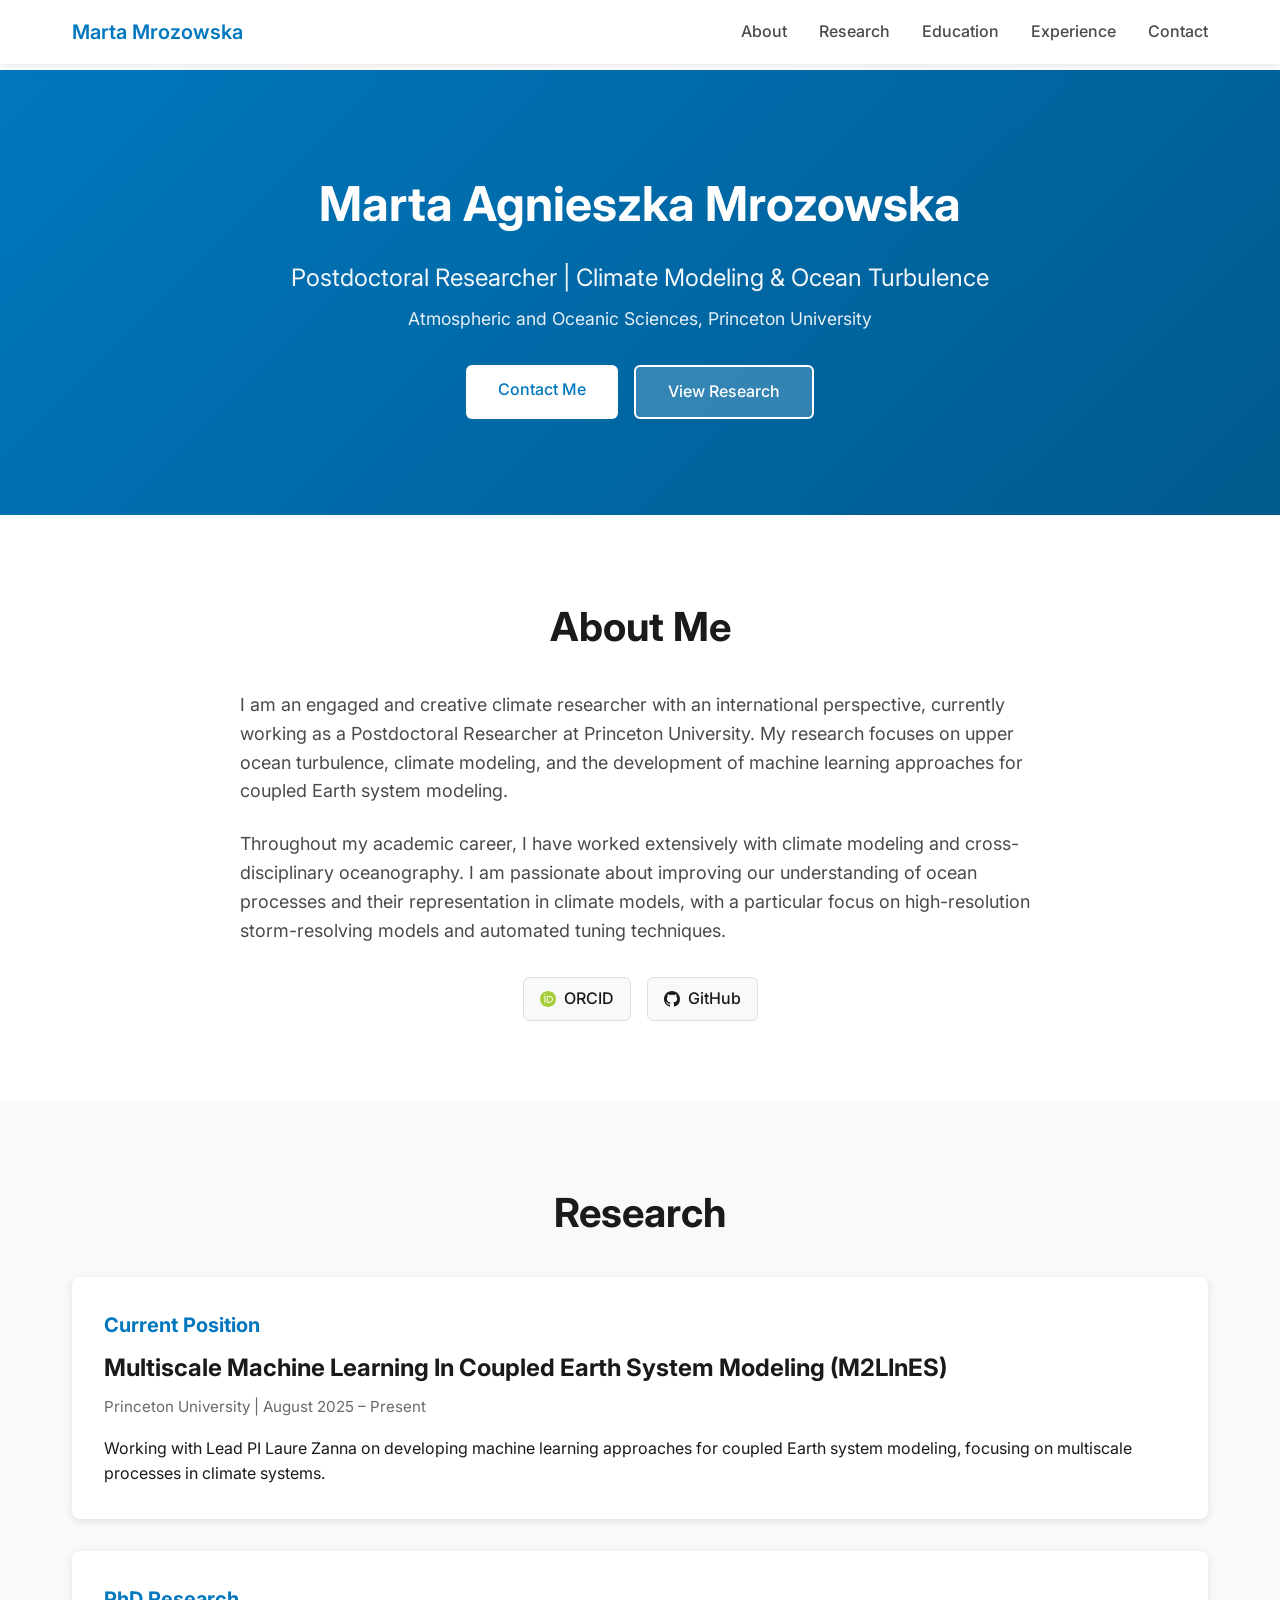
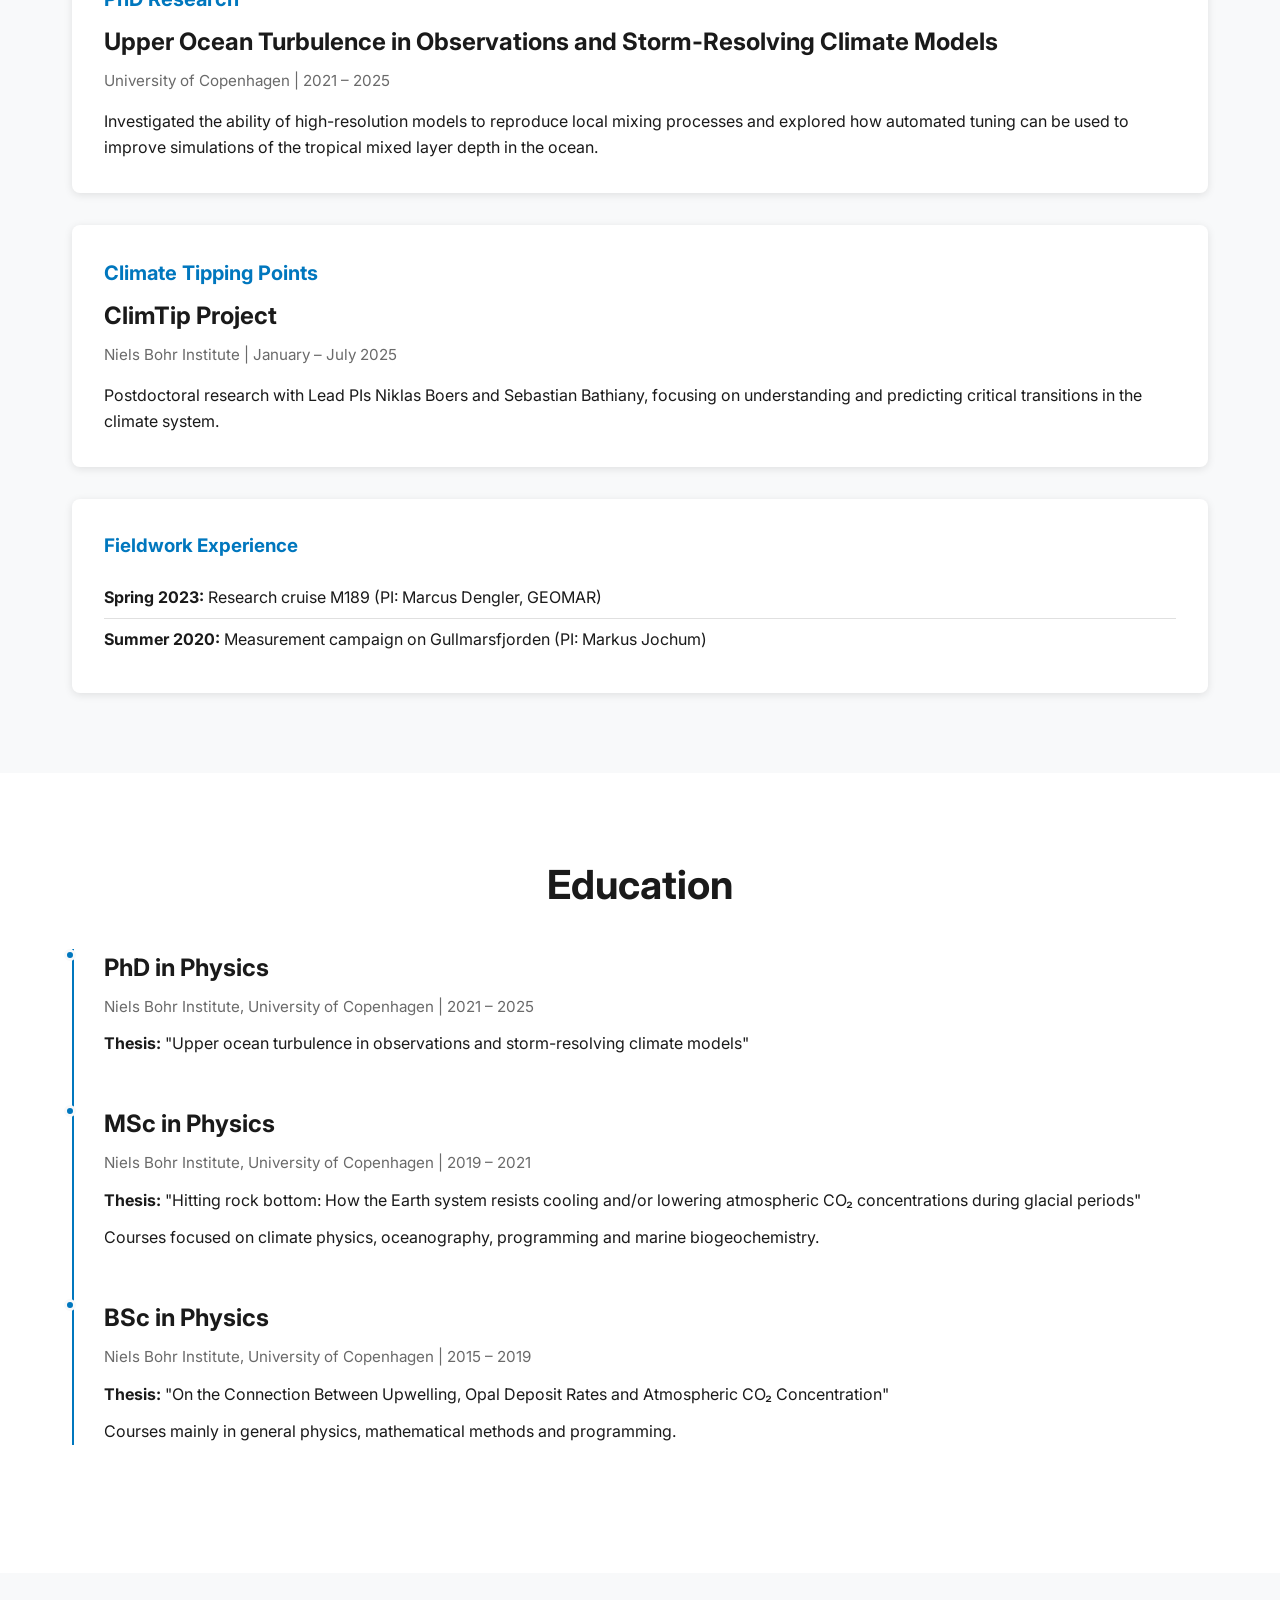
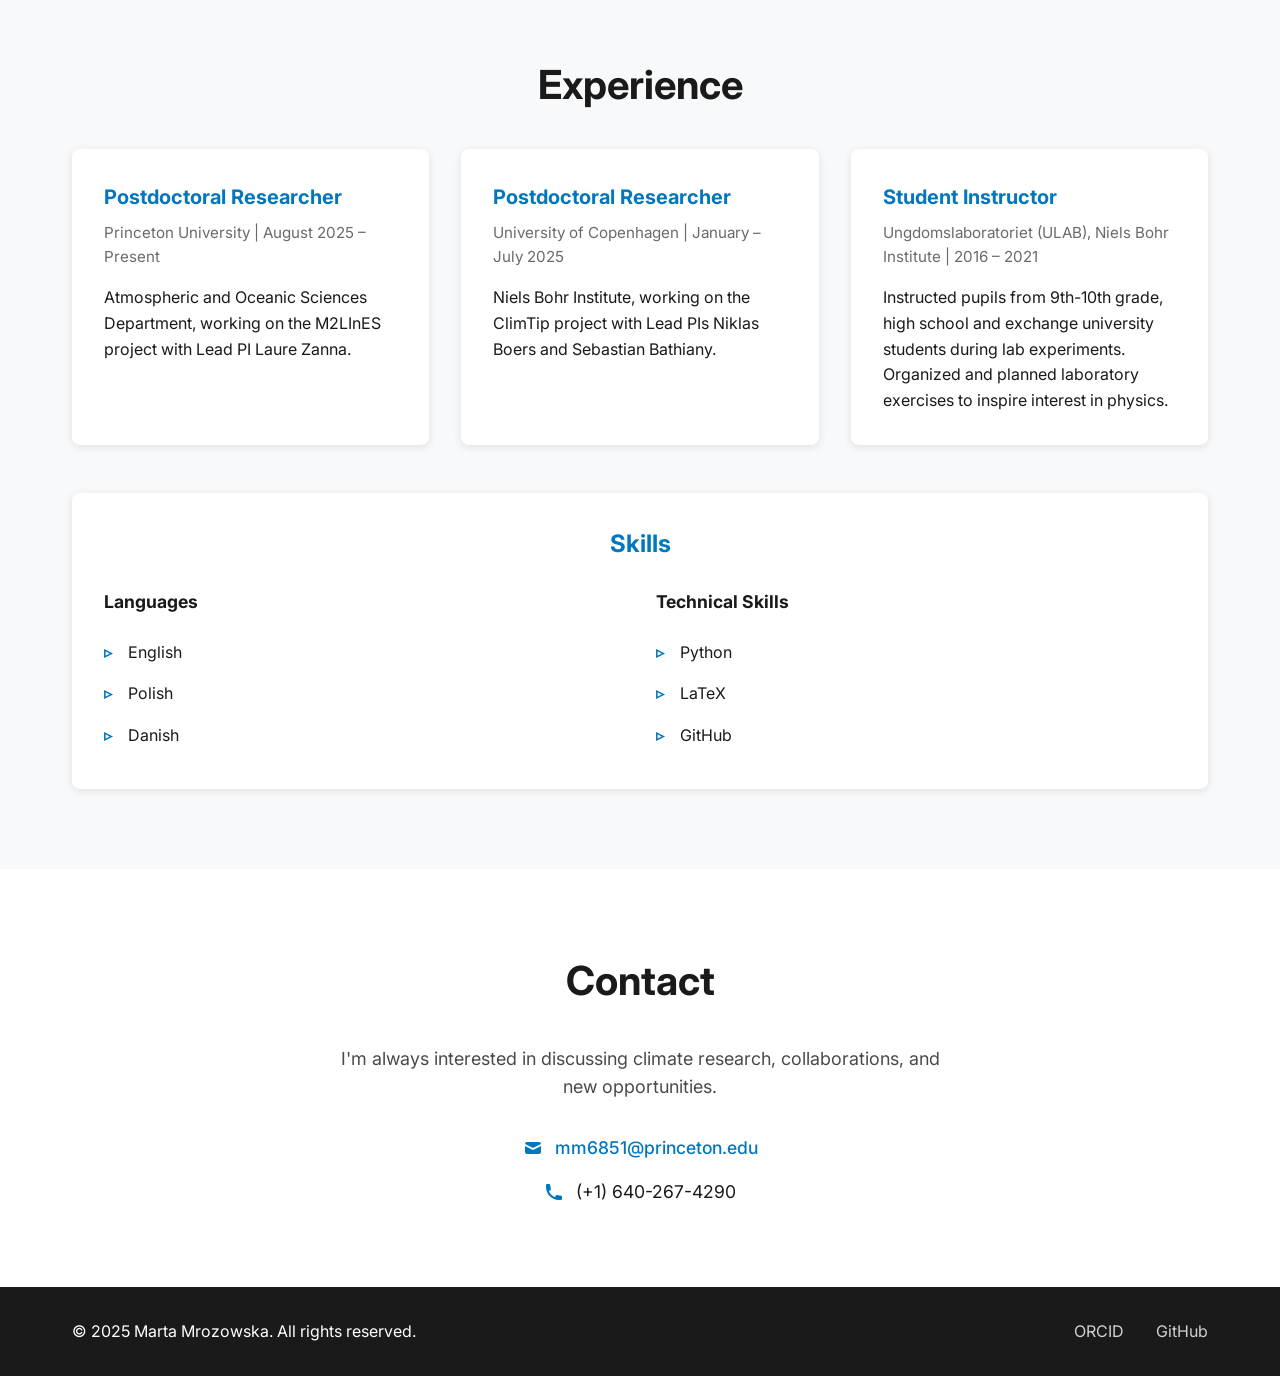
==== index.html @ 4b55c330 "First commit" ====
<!DOCTYPE html>
<html lang="en">
<head>
    <meta charset="UTF-8">
    <meta name="viewport" content="width=device-width, initial-scale=1.0">
    <meta name="description" content="Marta Mrozowska - Climate Researcher specializing in ocean turbulence and climate modeling">
    <title>Marta Mrozowska | Climate Researcher</title>
    <link rel="stylesheet" href="styles.css">
    <link rel="preconnect" href="https://fonts.googleapis.com">
    <link rel="preconnect" href="https://fonts.gstatic.com" crossorigin>
    <link href="https://fonts.googleapis.com/css2?family=Inter:wght@300;400;500;600;700&display=swap" rel="stylesheet">
</head>
<body>
    <nav class="navbar">
        <div class="nav-container">
            <div class="nav-brand">Marta Mrozowska</div>
            <ul class="nav-menu">
                <li><a href="#about">About</a></li>
                <li><a href="#research">Research</a></li>
                <li><a href="#education">Education</a></li>
                <li><a href="#experience">Experience</a></li>
                <li><a href="#contact">Contact</a></li>
            </ul>
        </div>
    </nav>

    <header class="hero">
        <div class="hero-content">
            <h1>Marta Agnieszka Mrozowska</h1>
            <p class="subtitle">Postdoctoral Researcher | Climate Modeling & Ocean Turbulence</p>
            <p class="institution">Atmospheric and Oceanic Sciences, Princeton University</p>
            <div class="hero-links">
                <a href="mailto:mm6851@princeton.edu" class="btn-primary">Contact Me</a>
                <a href="#research" class="btn-secondary">View Research</a>
            </div>
        </div>
    </header>

    <main>
        <section id="about" class="section">
            <div class="container">
                <h2>About Me</h2>
                <div class="about-content">
                    <p>I am an engaged and creative climate researcher with an international perspective, currently working as a Postdoctoral Researcher at Princeton University. My research focuses on upper ocean turbulence, climate modeling, and the development of machine learning approaches for coupled Earth system modeling.</p>
                    
                    <p>Throughout my academic career, I have worked extensively with climate modeling and cross-disciplinary oceanography. I am passionate about improving our understanding of ocean processes and their representation in climate models, with a particular focus on high-resolution storm-resolving models and automated tuning techniques.</p>

                    <div class="quick-links">
                        <a href="https://orcid.org/0000-0002-6350-2046" target="_blank" rel="noopener" class="link-badge">
                            <svg width="16" height="16" viewBox="0 0 256 256" xmlns="http://www.w3.org/2000/svg"><path fill="#A6CE39" d="M256 128c0 70.7-57.3 128-128 128C57.3 256 0 198.7 0 128C0 57.3 57.3 0 128 0c70.7 0 128 57.3 128 128z"/><path fill="#FFF" d="M86.3 186.2H70.9V79.1h15.4v107.1zM108.9 79.1h41.6c39.6 0 57 28.3 57 53.6c0 27.5-21.5 53.6-56.8 53.6h-41.8V79.1zm15.4 93.3h24.5c34.9 0 42.9-26.5 42.9-39.7c0-21.5-13.7-39.7-43.7-39.7h-23.7v79.4z"/><circle fill="#FFF" cx="78.6" cy="56" r="10"/></svg>
                            ORCID
                        </a>
                        <a href="https://github.com/mrozowskamartaa" target="_blank" rel="noopener" class="link-badge">
                            <svg width="16" height="16" viewBox="0 0 16 16" fill="currentColor"><path d="M8 0C3.58 0 0 3.58 0 8c0 3.54 2.29 6.53 5.47 7.59.4.07.55-.17.55-.38 0-.19-.01-.82-.01-1.49-2.01.37-2.53-.49-2.69-.94-.09-.23-.48-.94-.82-1.13-.28-.15-.68-.52-.01-.53.63-.01 1.08.58 1.23.82.72 1.21 1.87.87 2.33.66.07-.52.28-.87.51-1.07-1.78-.2-3.64-.89-3.64-3.95 0-.87.31-1.59.82-2.15-.08-.2-.36-1.02.08-2.12 0 0 .67-.21 2.2.82.64-.18 1.32-.27 2-.27.68 0 1.36.09 2 .27 1.53-1.04 2.2-.82 2.2-.82.44 1.1.16 1.92.08 2.12.51.56.82 1.27.82 2.15 0 3.07-1.87 3.75-3.65 3.95.29.25.54.73.54 1.48 0 1.07-.01 1.93-.01 2.2 0 .21.15.46.55.38A8.013 8.013 0 0016 8c0-4.42-3.58-8-8-8z"/></svg>
                            GitHub
                        </a>
                    </div>
                </div>
            </div>
        </section>

        <section id="research" class="section section-alt">
            <div class="container">
                <h2>Research</h2>
                <div class="research-content">
                    <div class="research-card">
                        <h3>Current Position</h3>
                        <h4>Multiscale Machine Learning In Coupled Earth System Modeling (M2LInES)</h4>
                        <p class="meta">Princeton University | August 2025 – Present</p>
                        <p>Working with Lead PI Laure Zanna on developing machine learning approaches for coupled Earth system modeling, focusing on multiscale processes in climate systems.</p>
                    </div>

                    <div class="research-card">
                        <h3>PhD Research</h3>
                        <h4>Upper Ocean Turbulence in Observations and Storm-Resolving Climate Models</h4>
                        <p class="meta">University of Copenhagen | 2021 – 2025</p>
                        <p>Investigated the ability of high-resolution models to reproduce local mixing processes and explored how automated tuning can be used to improve simulations of the tropical mixed layer depth in the ocean.</p>
                    </div>

                    <div class="research-card">
                        <h3>Climate Tipping Points</h3>
                        <h4>ClimTip Project</h4>
                        <p class="meta">Niels Bohr Institute | January – July 2025</p>
                        <p>Postdoctoral research with Lead PIs Niklas Boers and Sebastian Bathiany, focusing on understanding and predicting critical transitions in the climate system.</p>
                    </div>

                    <div class="fieldwork">
                        <h3>Fieldwork Experience</h3>
                        <ul>
                            <li><strong>Spring 2023:</strong> Research cruise M189 (PI: Marcus Dengler, GEOMAR)</li>
                            <li><strong>Summer 2020:</strong> Measurement campaign on Gullmarsfjorden (PI: Markus Jochum)</li>
                        </ul>
                    </div>
                </div>
            </div>
        </section>

        <section id="education" class="section">
            <div class="container">
                <h2>Education</h2>
                <div class="timeline">
                    <div class="timeline-item">
                        <div class="timeline-marker"></div>
                        <div class="timeline-content">
                            <h3>PhD in Physics</h3>
                            <p class="meta">Niels Bohr Institute, University of Copenhagen | 2021 – 2025</p>
                            <p><strong>Thesis:</strong> "Upper ocean turbulence in observations and storm-resolving climate models"</p>
                        </div>
                    </div>

                    <div class="timeline-item">
                        <div class="timeline-marker"></div>
                        <div class="timeline-content">
                            <h3>MSc in Physics</h3>
                            <p class="meta">Niels Bohr Institute, University of Copenhagen | 2019 – 2021</p>
                            <p><strong>Thesis:</strong> "Hitting rock bottom: How the Earth system resists cooling and/or lowering atmospheric CO₂ concentrations during glacial periods"</p>
                            <p>Courses focused on climate physics, oceanography, programming and marine biogeochemistry.</p>
                        </div>
                    </div>

                    <div class="timeline-item">
                        <div class="timeline-marker"></div>
                        <div class="timeline-content">
                            <h3>BSc in Physics</h3>
                            <p class="meta">Niels Bohr Institute, University of Copenhagen | 2015 – 2019</p>
                            <p><strong>Thesis:</strong> "On the Connection Between Upwelling, Opal Deposit Rates and Atmospheric CO₂ Concentration"</p>
                            <p>Courses mainly in general physics, mathematical methods and programming.</p>
                        </div>
                    </div>
                </div>
            </div>
        </section>

        <section id="experience" class="section section-alt">
            <div class="container">
                <h2>Experience</h2>
                <div class="experience-grid">
                    <div class="experience-card">
                        <h3>Postdoctoral Researcher</h3>
                        <p class="meta">Princeton University | August 2025 – Present</p>
                        <p>Atmospheric and Oceanic Sciences Department, working on the M2LInES project with Lead PI Laure Zanna.</p>
                    </div>

                    <div class="experience-card">
                        <h3>Postdoctoral Researcher</h3>
                        <p class="meta">University of Copenhagen | January – July 2025</p>
                        <p>Niels Bohr Institute, working on the ClimTip project with Lead PIs Niklas Boers and Sebastian Bathiany.</p>
                    </div>

                    <div class="experience-card">
                        <h3>Student Instructor</h3>
                        <p class="meta">Ungdomslaboratoriet (ULAB), Niels Bohr Institute | 2016 – 2021</p>
                        <p>Instructed pupils from 9th-10th grade, high school and exchange university students during lab experiments. Organized and planned laboratory exercises to inspire interest in physics.</p>
                    </div>
                </div>

                <div class="skills-section">
                    <h3>Skills</h3>
                    <div class="skills-grid">
                        <div class="skill-category">
                            <h4>Languages</h4>
                            <ul>
                                <li>English</li>
                                <li>Polish</li>
                                <li>Danish</li>
                            </ul>
                        </div>
                        <div class="skill-category">
                            <h4>Technical Skills</h4>
                            <ul>
                                <li>Python</li>
                                <li>LaTeX</li>
                                <li>GitHub</li>
                            </ul>
                        </div>
                    </div>
                </div>
            </div>
        </section>

        <section id="contact" class="section">
            <div class="container">
                <h2>Contact</h2>
                <div class="contact-content">
                    <p>I'm always interested in discussing climate research, collaborations, and new opportunities.</p>
                    <div class="contact-details">
                        <div class="contact-item">
                            <svg width="20" height="20" viewBox="0 0 20 20" fill="currentColor"><path d="M2.003 5.884L10 9.882l7.997-3.998A2 2 0 0016 4H4a2 2 0 00-1.997 1.884z"/><path d="M18 8.118l-8 4-8-4V14a2 2 0 002 2h12a2 2 0 002-2V8.118z"/></svg>
                            <a href="mailto:mm6851@princeton.edu">mm6851@princeton.edu</a>
                        </div>
                        <div class="contact-item">
                            <svg width="20" height="20" viewBox="0 0 20 20" fill="currentColor"><path d="M2 3a1 1 0 011-1h2.153a1 1 0 01.986.836l.74 4.435a1 1 0 01-.54 1.06l-1.548.773a11.037 11.037 0 006.105 6.105l.774-1.548a1 1 0 011.059-.54l4.435.74a1 1 0 01.836.986V17a1 1 0 01-1 1h-2C7.82 18 2 12.18 2 5V3z"/></svg>
                            <span>(+1) 640-267-4290</span>
                        </div>
                    </div>
                </div>
            </div>
        </section>
    </main>

    <footer>
        <div class="container">
            <p>&copy; 2025 Marta Mrozowska. All rights reserved.</p>
            <div class="footer-links">
                <a href="https://orcid.org/0000-0002-6350-2046" target="_blank" rel="noopener">ORCID</a>
                <a href="https://github.com/mrozowskamartaa" target="_blank" rel="noopener">GitHub</a>
            </div>
        </div>
    </footer>

    <script src="script.js"></script>
</body>
</html>
---- styles.css ----
:root {
    --primary-color: #0077be;
    --secondary-color: #005a8d;
    --accent-color: #00a8e8;
    --text-dark: #1a1a1a;
    --text-medium: #4a4a4a;
    --text-light: #6a6a6a;
    --background-light: #f8f9fa;
    --background-white: #ffffff;
    --border-color: #e0e0e0;
    --shadow: 0 2px 8px rgba(0, 0, 0, 0.1);
    --shadow-hover: 0 4px 16px rgba(0, 0, 0, 0.15);
}

* {
    margin: 0;
    padding: 0;
    box-sizing: border-box;
}

html {
    scroll-behavior: smooth;
}

body {
    font-family: 'Inter', -apple-system, BlinkMacSystemFont, 'Segoe UI', sans-serif;
    line-height: 1.6;
    color: var(--text-dark);
    background-color: var(--background-white);
}

.container {
    max-width: 1200px;
    margin: 0 auto;
    padding: 0 2rem;
}

/* Navigation */
.navbar {
    position: fixed;
    top: 0;
    width: 100%;
    background: var(--background-white);
    box-shadow: var(--shadow);
    z-index: 1000;
}

.nav-container {
    max-width: 1200px;
    margin: 0 auto;
    padding: 1rem 2rem;
    display: flex;
    justify-content: space-between;
    align-items: center;
}

.nav-brand {
    font-size: 1.25rem;
    font-weight: 600;
    color: var(--primary-color);
}

.nav-menu {
    display: flex;
    list-style: none;
    gap: 2rem;
}

.nav-menu a {
    text-decoration: none;
    color: var(--text-medium);
    font-weight: 500;
    transition: color 0.3s ease;
}

.nav-menu a:hover {
    color: var(--primary-color);
}

/* Hero Section */
.hero {
    margin-top: 70px;
    background: linear-gradient(135deg, #0077be 0%, #005a8d 100%);
    color: white;
    padding: 6rem 2rem;
    text-align: center;
}

.hero-content h1 {
    font-size: 3rem;
    font-weight: 700;
    margin-bottom: 1rem;
}

.subtitle {
    font-size: 1.5rem;
    font-weight: 400;
    margin-bottom: 0.5rem;
    opacity: 0.95;
}

.institution {
    font-size: 1.1rem;
    margin-bottom: 2rem;
    opacity: 0.9;
}

.hero-links {
    display: flex;
    gap: 1rem;
    justify-content: center;
    flex-wrap: wrap;
}

.btn-primary, .btn-secondary {
    padding: 0.75rem 2rem;
    text-decoration: none;
    border-radius: 6px;
    font-weight: 500;
    transition: all 0.3s ease;
    display: inline-block;
}

.btn-primary {
    background: white;
    color: var(--primary-color);
}

.btn-primary:hover {
    transform: translateY(-2px);
    box-shadow: 0 4px 12px rgba(0, 0, 0, 0.2);
}

.btn-secondary {
    background: rgba(255, 255, 255, 0.2);
    color: white;
    border: 2px solid white;
}

.btn-secondary:hover {
    background: white;
    color: var(--primary-color);
}

/* Sections */
.section {
    padding: 5rem 0;
}

.section-alt {
    background-color: var(--background-light);
}

.section h2 {
    font-size: 2.5rem;
    color: var(--text-dark);
    margin-bottom: 2rem;
    text-align: center;
}

/* About Section */
.about-content p {
    font-size: 1.125rem;
    color: var(--text-medium);
    margin-bottom: 1.5rem;
    max-width: 800px;
    margin-left: auto;
    margin-right: auto;
}

.quick-links {
    display: flex;
    gap: 1rem;
    justify-content: center;
    margin-top: 2rem;
}

.link-badge {
    display: inline-flex;
    align-items: center;
    gap: 0.5rem;
    padding: 0.5rem 1rem;
    background: var(--background-light);
    border: 1px solid var(--border-color);
    border-radius: 6px;
    text-decoration: none;
    color: var(--text-dark);
    font-weight: 500;
    transition: all 0.3s ease;
}

.link-badge:hover {
    background: var(--primary-color);
    color: white;
    border-color: var(--primary-color);
    transform: translateY(-2px);
}

/* Research Section */
.research-content {
    display: flex;
    flex-direction: column;
    gap: 2rem;
}

.research-card {
    background: var(--background-white);
    padding: 2rem;
    border-radius: 8px;
    box-shadow: var(--shadow);
    transition: all 0.3s ease;
}

.research-card:hover {
    box-shadow: var(--shadow-hover);
    transform: translateY(-4px);
}

.research-card h3 {
    color: var(--primary-color);
    font-size: 1.25rem;
    margin-bottom: 0.5rem;
}

.research-card h4 {
    font-size: 1.5rem;
    color: var(--text-dark);
    margin-bottom: 0.5rem;
}

.meta {
    color: var(--text-light);
    font-size: 0.95rem;
    margin-bottom: 1rem;
}

.fieldwork {
    background: var(--background-white);
    padding: 2rem;
    border-radius: 8px;
    box-shadow: var(--shadow);
}

.fieldwork h3 {
    color: var(--primary-color);
    margin-bottom: 1rem;
}

.fieldwork ul {
    list-style: none;
    padding-left: 0;
}

.fieldwork li {
    padding: 0.5rem 0;
    border-bottom: 1px solid var(--border-color);
}

.fieldwork li:last-child {
    border-bottom: none;
}

/* Timeline */
.timeline {
    position: relative;
    padding-left: 2rem;
}

.timeline::before {
    content: '';
    position: absolute;
    left: 0;
    top: 0;
    bottom: 0;
    width: 2px;
    background: var(--primary-color);
}

.timeline-item {
    position: relative;
    margin-bottom: 3rem;
}

.timeline-marker {
    position: absolute;
    left: -2.5rem;
    top: 0;
    width: 12px;
    height: 12px;
    border-radius: 50%;
    background: var(--primary-color);
    border: 3px solid var(--background-light);
}

.timeline-content h3 {
    font-size: 1.5rem;
    color: var(--text-dark);
    margin-bottom: 0.5rem;
}

.timeline-content p {
    margin-bottom: 0.75rem;
}

/* Experience Section */
.experience-grid {
    display: grid;
    grid-template-columns: repeat(auto-fit, minmax(300px, 1fr));
    gap: 2rem;
    margin-bottom: 3rem;
}

.experience-card {
    background: var(--background-white);
    padding: 2rem;
    border-radius: 8px;
    box-shadow: var(--shadow);
    transition: all 0.3s ease;
}

.experience-card:hover {
    box-shadow: var(--shadow-hover);
    transform: translateY(-4px);
}

.experience-card h3 {
    color: var(--primary-color);
    font-size: 1.25rem;
    margin-bottom: 0.5rem;
}

.skills-section {
    background: var(--background-white);
    padding: 2rem;
    border-radius: 8px;
    box-shadow: var(--shadow);
}

.skills-section h3 {
    color: var(--primary-color);
    font-size: 1.5rem;
    margin-bottom: 1.5rem;
    text-align: center;
}

.skills-grid {
    display: grid;
    grid-template-columns: repeat(auto-fit, minmax(200px, 1fr));
    gap: 2rem;
}

.skill-category h4 {
    color: var(--text-dark);
    margin-bottom: 1rem;
    font-size: 1.1rem;
}

.skill-category ul {
    list-style: none;
}

.skill-category li {
    padding: 0.5rem 0;
    padding-left: 1.5rem;
    position: relative;
}

.skill-category li::before {
    content: '▹';
    position: absolute;
    left: 0;
    color: var(--primary-color);
    font-weight: bold;
}

/* Contact Section */
.contact-content {
    text-align: center;
    max-width: 600px;
    margin: 0 auto;
}

.contact-content p {
    font-size: 1.125rem;
    color: var(--text-medium);
    margin-bottom: 2rem;
}

.contact-details {
    display: flex;
    flex-direction: column;
    gap: 1rem;
    align-items: center;
}

.contact-item {
    display: flex;
    align-items: center;
    gap: 0.75rem;
    font-size: 1.1rem;
}

.contact-item svg {
    color: var(--primary-color);
}

.contact-item a {
    color: var(--primary-color);
    text-decoration: none;
    font-weight: 500;
}

.contact-item a:hover {
    text-decoration: underline;
}

/* Footer */
footer {
    background: var(--text-dark);
    color: white;
    padding: 2rem 0;
    text-align: center;
}

footer .container {
    display: flex;
    justify-content: space-between;
    align-items: center;
    flex-wrap: wrap;
    gap: 1rem;
}

.footer-links {
    display: flex;
    gap: 2rem;
}

.footer-links a {
    color: white;
    text-decoration: none;
    opacity: 0.8;
    transition: opacity 0.3s ease;
}

.footer-links a:hover {
    opacity: 1;
}

/* Responsive Design */
@media (max-width: 768px) {
    .nav-container {
        flex-direction: column;
        gap: 1rem;
    }

    .nav-menu {
        flex-wrap: wrap;
        justify-content: center;
        gap: 1rem;
    }

    .hero-content h1 {
        font-size: 2rem;
    }

    .subtitle {
        font-size: 1.25rem;
    }

    .section h2 {
        font-size: 2rem;
    }

    .timeline {
        padding-left: 1.5rem;
    }

    .timeline-marker {
        left: -2rem;
    }

    footer .container {
        flex-direction: column;
        text-align: center;
    }

    .experience-grid {
        grid-template-columns: 1fr;
    }
}

@media (max-width: 480px) {
    .container {
        padding: 0 1rem;
    }

    .hero {
        padding: 4rem 1rem;
    }

    .hero-content h1 {
        font-size: 1.75rem;
    }

    .hero-links {
        flex-direction: column;
        align-items: stretch;
    }

    .quick-links {
        flex-direction: column;
    }
}
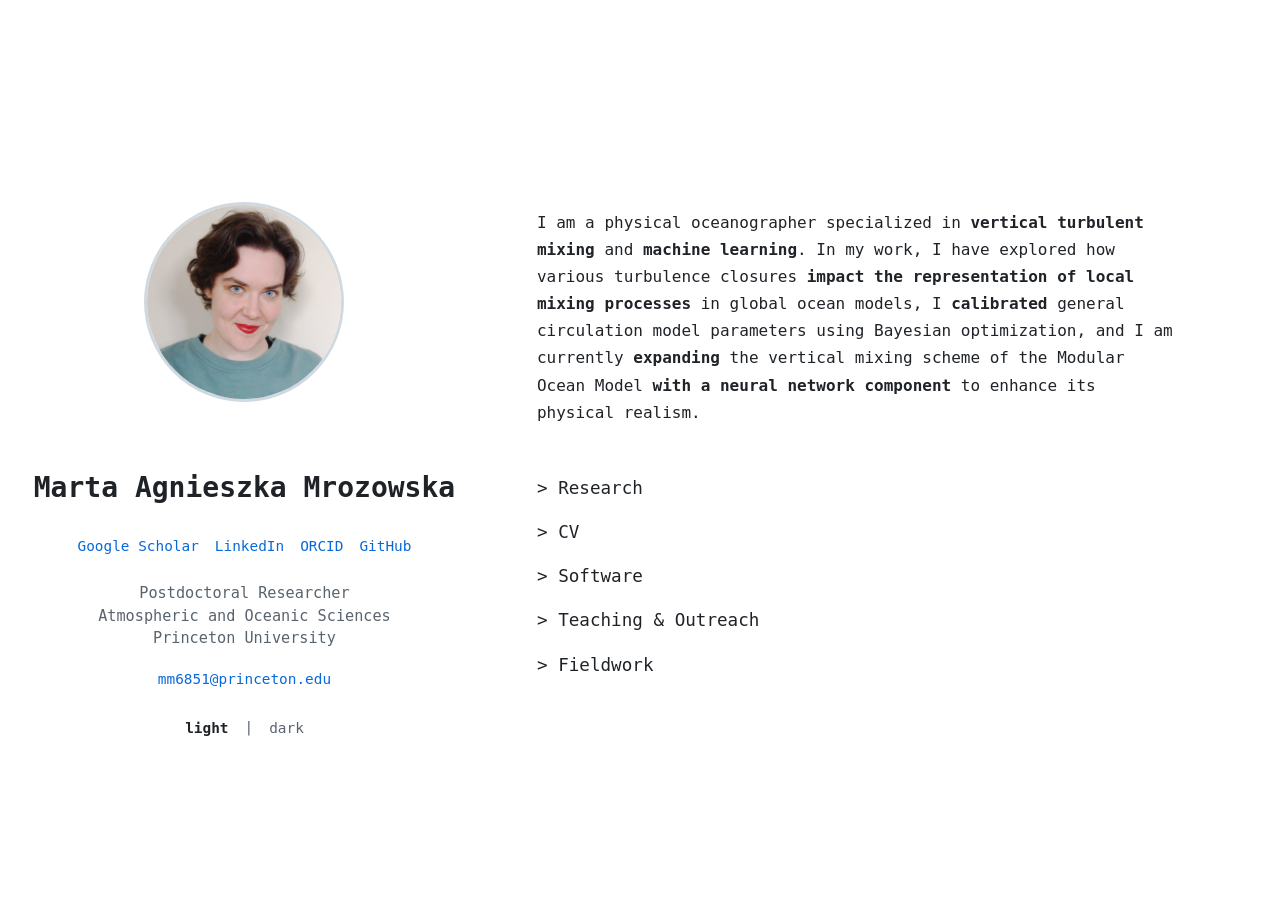
==== commit a8393a7a: "new ver" ====
--- a/index.html
+++ b/index.html
@@ -3,210 +3,67 @@
 <head>
     <meta charset="UTF-8">
     <meta name="viewport" content="width=device-width, initial-scale=1.0">
-    <meta name="description" content="Marta Mrozowska - Climate Researcher specializing in ocean turbulence and climate modeling">
-    <title>Marta Mrozowska | Climate Researcher</title>
+    <meta name="description" content="Marta Mrozowska - Climate Researcher">
+    <title>Marta Mrozowska</title>
     <link rel="stylesheet" href="styles.css">
-    <link rel="preconnect" href="https://fonts.googleapis.com">
-    <link rel="preconnect" href="https://fonts.gstatic.com" crossorigin>
-    <link href="https://fonts.googleapis.com/css2?family=Inter:wght@300;400;500;600;700&display=swap" rel="stylesheet">
 </head>
-<body>
-    <nav class="navbar">
-        <div class="nav-container">
-            <div class="nav-brand">Marta Mrozowska</div>
-            <ul class="nav-menu">
-                <li><a href="#about">About</a></li>
-                <li><a href="#research">Research</a></li>
-                <li><a href="#education">Education</a></li>
-                <li><a href="#experience">Experience</a></li>
-                <li><a href="#contact">Contact</a></li>
-            </ul>
-        </div>
-    </nav>
+<body class="light-theme">
+    <div class="container">
+        <!-- Left Column -->
+        <div class="left-column">
+            <!-- Upper Left: Profile Picture -->
+            <div class="profile-section">
+                <div class="profile-picture">
+                    <img src="profile.jpg" alt="Marta Mrozowska" id="profile-img">
+                </div>
+            </div>
 
-    <header class="hero">
-        <div class="hero-content">
-            <h1>Marta Agnieszka Mrozowska</h1>
-            <p class="subtitle">Postdoctoral Researcher | Climate Modeling & Ocean Turbulence</p>
-            <p class="institution">Atmospheric and Oceanic Sciences, Princeton University</p>
-            <div class="hero-links">
-                <a href="mailto:mm6851@princeton.edu" class="btn-primary">Contact Me</a>
-                <a href="#research" class="btn-secondary">View Research</a>
+            <!-- Lower Left: Contact Info -->
+            <div class="contact-section">
+                <h1>Marta Agnieszka Mrozowska</h1>
+                
+                <div class="links">
+                    <a href="https://scholar.google.com/citations?user=DPFKAbUAAAAJ&hl=en&oi=ao" target="_blank" rel="noopener">Google Scholar</a>
+                    <a href="https://www.linkedin.com/in/marta-mrozowska-0148799a/" target="_blank" rel="noopener">LinkedIn</a>
+                    <a href="https://orcid.org/0000-0002-6350-2046" target="_blank" rel="noopener">ORCID</a>
+                    <a href="https://github.com/mrozowskamartaa" target="_blank" rel="noopener">GitHub</a>
+                </div>
+
+                <p class="affiliation">
+                    Postdoctoral Researcher<br>
+                    Atmospheric and Oceanic Sciences<br>
+                    Princeton University
+                </p>
+
+                <p class="email">
+                    <a href="mailto:mm6851@princeton.edu">mm6851@princeton.edu</a>
+                </p>
+
+                <div class="theme-switcher">
+                    <button id="light-btn" class="theme-btn active">light</button>
+                    <span class="separator">|</span>
+                    <button id="dark-btn" class="theme-btn">dark</button>
+                </div>
             </div>
         </div>
-    </header>
 
-    <main>
-        <section id="about" class="section">
-            <div class="container">
-                <h2>About Me</h2>
-                <div class="about-content">
-                    <p>I am an engaged and creative climate researcher with an international perspective, currently working as a Postdoctoral Researcher at Princeton University. My research focuses on upper ocean turbulence, climate modeling, and the development of machine learning approaches for coupled Earth system modeling.</p>
-                    
-                    <p>Throughout my academic career, I have worked extensively with climate modeling and cross-disciplinary oceanography. I am passionate about improving our understanding of ocean processes and their representation in climate models, with a particular focus on high-resolution storm-resolving models and automated tuning techniques.</p>
+        <!-- Right Column -->
+        <div class="right-column">
+            <!-- Upper Right: Research Highlights -->
+            <div class="highlights-section">
+                <p>I am a physical oceanographer specialized in <strong>vertical turbulent mixing</strong> and <strong>machine learning</strong>. In my work, I have explored how various turbulence closures <strong>impact the representation of local mixing processes</strong> in global ocean models, I <strong>calibrated</strong> general circulation model parameters using Bayesian optimization, and I am currently <strong>expanding</strong> the vertical mixing scheme of the Modular Ocean Model <strong>with a neural network component</strong> to enhance its physical realism.</p>
+            </div>
 
-                    <div class="quick-links">
-                        <a href="https://orcid.org/0000-0002-6350-2046" target="_blank" rel="noopener" class="link-badge">
-                            <svg width="16" height="16" viewBox="0 0 256 256" xmlns="http://www.w3.org/2000/svg"><path fill="#A6CE39" d="M256 128c0 70.7-57.3 128-128 128C57.3 256 0 198.7 0 128C0 57.3 57.3 0 128 0c70.7 0 128 57.3 128 128z"/><path fill="#FFF" d="M86.3 186.2H70.9V79.1h15.4v107.1zM108.9 79.1h41.6c39.6 0 57 28.3 57 53.6c0 27.5-21.5 53.6-56.8 53.6h-41.8V79.1zm15.4 93.3h24.5c34.9 0 42.9-26.5 42.9-39.7c0-21.5-13.7-39.7-43.7-39.7h-23.7v79.4z"/><circle fill="#FFF" cx="78.6" cy="56" r="10"/></svg>
-                            ORCID
-                        </a>
-                        <a href="https://github.com/mrozowskamartaa" target="_blank" rel="noopener" class="link-badge">
-                            <svg width="16" height="16" viewBox="0 0 16 16" fill="currentColor"><path d="M8 0C3.58 0 0 3.58 0 8c0 3.54 2.29 6.53 5.47 7.59.4.07.55-.17.55-.38 0-.19-.01-.82-.01-1.49-2.01.37-2.53-.49-2.69-.94-.09-.23-.48-.94-.82-1.13-.28-.15-.68-.52-.01-.53.63-.01 1.08.58 1.23.82.72 1.21 1.87.87 2.33.66.07-.52.28-.87.51-1.07-1.78-.2-3.64-.89-3.64-3.95 0-.87.31-1.59.82-2.15-.08-.2-.36-1.02.08-2.12 0 0 .67-.21 2.2.82.64-.18 1.32-.27 2-.27.68 0 1.36.09 2 .27 1.53-1.04 2.2-.82 2.2-.82.44 1.1.16 1.92.08 2.12.51.56.82 1.27.82 2.15 0 3.07-1.87 3.75-3.65 3.95.29.25.54.73.54 1.48 0 1.07-.01 1.93-.01 2.2 0 .21.15.46.55.38A8.013 8.013 0 0016 8c0-4.42-3.58-8-8-8z"/></svg>
-                            GitHub
-                        </a>
-                    </div>
-                </div>
-            </div>
-        </section>
-
-        <section id="research" class="section section-alt">
-            <div class="container">
-                <h2>Research</h2>
-                <div class="research-content">
-                    <div class="research-card">
-                        <h3>Current Position</h3>
-                        <h4>Multiscale Machine Learning In Coupled Earth System Modeling (M2LInES)</h4>
-                        <p class="meta">Princeton University | August 2025 – Present</p>
-                        <p>Working with Lead PI Laure Zanna on developing machine learning approaches for coupled Earth system modeling, focusing on multiscale processes in climate systems.</p>
-                    </div>
-
-                    <div class="research-card">
-                        <h3>PhD Research</h3>
-                        <h4>Upper Ocean Turbulence in Observations and Storm-Resolving Climate Models</h4>
-                        <p class="meta">University of Copenhagen | 2021 – 2025</p>
-                        <p>Investigated the ability of high-resolution models to reproduce local mixing processes and explored how automated tuning can be used to improve simulations of the tropical mixed layer depth in the ocean.</p>
-                    </div>
-
-                    <div class="research-card">
-                        <h3>Climate Tipping Points</h3>
-                        <h4>ClimTip Project</h4>
-                        <p class="meta">Niels Bohr Institute | January – July 2025</p>
-                        <p>Postdoctoral research with Lead PIs Niklas Boers and Sebastian Bathiany, focusing on understanding and predicting critical transitions in the climate system.</p>
-                    </div>
-
-                    <div class="fieldwork">
-                        <h3>Fieldwork Experience</h3>
-                        <ul>
-                            <li><strong>Spring 2023:</strong> Research cruise M189 (PI: Marcus Dengler, GEOMAR)</li>
-                            <li><strong>Summer 2020:</strong> Measurement campaign on Gullmarsfjorden (PI: Markus Jochum)</li>
-                        </ul>
-                    </div>
-                </div>
-            </div>
-        </section>
-
-        <section id="education" class="section">
-            <div class="container">
-                <h2>Education</h2>
-                <div class="timeline">
-                    <div class="timeline-item">
-                        <div class="timeline-marker"></div>
-                        <div class="timeline-content">
-                            <h3>PhD in Physics</h3>
-                            <p class="meta">Niels Bohr Institute, University of Copenhagen | 2021 – 2025</p>
-                            <p><strong>Thesis:</strong> "Upper ocean turbulence in observations and storm-resolving climate models"</p>
-                        </div>
-                    </div>
-
-                    <div class="timeline-item">
-                        <div class="timeline-marker"></div>
-                        <div class="timeline-content">
-                            <h3>MSc in Physics</h3>
-                            <p class="meta">Niels Bohr Institute, University of Copenhagen | 2019 – 2021</p>
-                            <p><strong>Thesis:</strong> "Hitting rock bottom: How the Earth system resists cooling and/or lowering atmospheric CO₂ concentrations during glacial periods"</p>
-                            <p>Courses focused on climate physics, oceanography, programming and marine biogeochemistry.</p>
-                        </div>
-                    </div>
-
-                    <div class="timeline-item">
-                        <div class="timeline-marker"></div>
-                        <div class="timeline-content">
-                            <h3>BSc in Physics</h3>
-                            <p class="meta">Niels Bohr Institute, University of Copenhagen | 2015 – 2019</p>
-                            <p><strong>Thesis:</strong> "On the Connection Between Upwelling, Opal Deposit Rates and Atmospheric CO₂ Concentration"</p>
-                            <p>Courses mainly in general physics, mathematical methods and programming.</p>
-                        </div>
-                    </div>
-                </div>
-            </div>
-        </section>
-
-        <section id="experience" class="section section-alt">
-            <div class="container">
-                <h2>Experience</h2>
-                <div class="experience-grid">
-                    <div class="experience-card">
-                        <h3>Postdoctoral Researcher</h3>
-                        <p class="meta">Princeton University | August 2025 – Present</p>
-                        <p>Atmospheric and Oceanic Sciences Department, working on the M2LInES project with Lead PI Laure Zanna.</p>
-                    </div>
-
-                    <div class="experience-card">
-                        <h3>Postdoctoral Researcher</h3>
-                        <p class="meta">University of Copenhagen | January – July 2025</p>
-                        <p>Niels Bohr Institute, working on the ClimTip project with Lead PIs Niklas Boers and Sebastian Bathiany.</p>
-                    </div>
-
-                    <div class="experience-card">
-                        <h3>Student Instructor</h3>
-                        <p class="meta">Ungdomslaboratoriet (ULAB), Niels Bohr Institute | 2016 – 2021</p>
-                        <p>Instructed pupils from 9th-10th grade, high school and exchange university students during lab experiments. Organized and planned laboratory exercises to inspire interest in physics.</p>
-                    </div>
-                </div>
-
-                <div class="skills-section">
-                    <h3>Skills</h3>
-                    <div class="skills-grid">
-                        <div class="skill-category">
-                            <h4>Languages</h4>
-                            <ul>
-                                <li>English</li>
-                                <li>Polish</li>
-                                <li>Danish</li>
-                            </ul>
-                        </div>
-                        <div class="skill-category">
-                            <h4>Technical Skills</h4>
-                            <ul>
-                                <li>Python</li>
-                                <li>LaTeX</li>
-                                <li>GitHub</li>
-                            </ul>
-                        </div>
-                    </div>
-                </div>
-            </div>
-        </section>
-
-        <section id="contact" class="section">
-            <div class="container">
-                <h2>Contact</h2>
-                <div class="contact-content">
-                    <p>I'm always interested in discussing climate research, collaborations, and new opportunities.</p>
-                    <div class="contact-details">
-                        <div class="contact-item">
-                            <svg width="20" height="20" viewBox="0 0 20 20" fill="currentColor"><path d="M2.003 5.884L10 9.882l7.997-3.998A2 2 0 0016 4H4a2 2 0 00-1.997 1.884z"/><path d="M18 8.118l-8 4-8-4V14a2 2 0 002 2h12a2 2 0 002-2V8.118z"/></svg>
-                            <a href="mailto:mm6851@princeton.edu">mm6851@princeton.edu</a>
-                        </div>
-                        <div class="contact-item">
-                            <svg width="20" height="20" viewBox="0 0 20 20" fill="currentColor"><path d="M2 3a1 1 0 011-1h2.153a1 1 0 01.986.836l.74 4.435a1 1 0 01-.54 1.06l-1.548.773a11.037 11.037 0 006.105 6.105l.774-1.548a1 1 0 011.059-.54l4.435.74a1 1 0 01.836.986V17a1 1 0 01-1 1h-2C7.82 18 2 12.18 2 5V3z"/></svg>
-                            <span>(+1) 640-267-4290</span>
-                        </div>
-                    </div>
-                </div>
-            </div>
-        </section>
-    </main>
-
-    <footer>
-        <div class="container">
-            <p>&copy; 2025 Marta Mrozowska. All rights reserved.</p>
-            <div class="footer-links">
-                <a href="https://orcid.org/0000-0002-6350-2046" target="_blank" rel="noopener">ORCID</a>
-                <a href="https://github.com/mrozowskamartaa" target="_blank" rel="noopener">GitHub</a>
-            </div>
+            <!-- Lower Right: Navigation -->
+            <nav class="main-nav">
+                <a href="research.html" class="nav-link">> Research</a>
+                <a href="cv/cv.pdf" target="_blank" class="nav-link">> CV</a>
+                <a href="software.html" class="nav-link">> Software</a>
+                <a href="teaching.html" class="nav-link">> Teaching & Outreach</a>
+                <a href="fieldwork.html" class="nav-link">> Fieldwork</a>
+            </nav>
         </div>
-    </footer>
+    </div>
 
     <script src="script.js"></script>
 </body>
--- a/styles.css
+++ b/styles.css
@@ -1,513 +1,560 @@
-:root {
-    --primary-color: #0077be;
-    --secondary-color: #005a8d;
-    --accent-color: #00a8e8;
-    --text-dark: #1a1a1a;
-    --text-medium: #4a4a4a;
-    --text-light: #6a6a6a;
-    --background-light: #f8f9fa;
-    --background-white: #ffffff;
-    --border-color: #e0e0e0;
-    --shadow: 0 2px 8px rgba(0, 0, 0, 0.1);
-    --shadow-hover: 0 4px 16px rgba(0, 0, 0, 0.15);
-}
-
 * {
     margin: 0;
     padding: 0;
     box-sizing: border-box;
 }
 
-html {
-    scroll-behavior: smooth;
+/* Theme Variables - GitHub Light Default */
+.light-theme {
+    --bg-primary: #ffffff;
+    --bg-secondary: #f6f8fa;
+    --text-primary: #1f2328;
+    --text-secondary: #59636e;
+    --link-color: #0969da;
+    --link-hover: #0550ae;
+    --border-color: #d1d9e0;
+}
+
+/* Theme Variables - GitHub Dark Default */
+.dark-theme {
+    --bg-primary: #0d1117;
+    --bg-secondary: #161b22;
+    --text-primary: #e6edf3;
+    --text-secondary: #7d8590;
+    --link-color: #4493f8;
+    --link-hover: #539bf5;
+    --border-color: #30363d;
 }
 
 body {
-    font-family: 'Inter', -apple-system, BlinkMacSystemFont, 'Segoe UI', sans-serif;
+    font-family: Menlo, Monaco, Consolas, 'DejaVu Sans Mono', monospace;
+    background-color: var(--bg-primary);
+    color: var(--text-primary);
     line-height: 1.6;
-    color: var(--text-dark);
-    background-color: var(--background-white);
-}
-
+    transition: background-color 0.3s ease, color 0.3s ease;
+}
+
+/* Base link color for every anchor, visited or not — :where() keeps this at zero
+   specificity so any component rule below still wins. */
+:where(a, a:visited) {
+    color: var(--link-color);
+    text-decoration: none;
+}
+
+:where(a:hover) {
+    color: var(--link-hover);
+    text-decoration: underline;
+}
+
+/* Container with Golden Ratio Layout */
 .container {
-    max-width: 1200px;
-    margin: 0 auto;
-    padding: 0 2rem;
-}
-
-/* Navigation */
-.navbar {
-    position: fixed;
-    top: 0;
+    display: grid;
+    grid-template-columns: 38.2% 61.8%; /* Golden ratio */
+    grid-template-rows: 50% 50%;
+    height: 100vh;
+    width: 100vw;
+}
+
+/* Left Column */
+.left-column {
+    grid-column: 1;
+    grid-row: 1 / 3;
+    display: flex;
+    flex-direction: column;
+}
+
+.profile-section {
+    flex: 1;
+    display: flex;
+    align-items: flex-end;
+    justify-content: center;
+    padding-bottom: 2rem;
+}
+
+.profile-picture {
+    width: 200px;
+    height: 200px;
+    border-radius: 50%;
+    overflow: hidden;
+    border: 3px solid var(--border-color);
+}
+
+.profile-picture img {
     width: 100%;
-    background: var(--background-white);
-    box-shadow: var(--shadow);
-    z-index: 1000;
-}
-
-.nav-container {
-    max-width: 1200px;
-    margin: 0 auto;
-    padding: 1rem 2rem;
-    display: flex;
-    justify-content: space-between;
+    height: 100%;
+    object-fit: cover;
+}
+
+/* Placeholder for profile picture */
+#profile-img {
+    background: var(--bg-secondary);
+}
+
+.contact-section {
+    flex: 1;
+    display: flex;
+    flex-direction: column;
     align-items: center;
-}
-
-.nav-brand {
-    font-size: 1.25rem;
+    justify-content: flex-start;
+    padding: 2rem;
+    text-align: center;
+}
+
+.contact-section h1 {
+    font-size: 1.75rem;
     font-weight: 600;
-    color: var(--primary-color);
-}
-
-.nav-menu {
-    display: flex;
-    list-style: none;
-    gap: 2rem;
-}
-
-.nav-menu a {
-    text-decoration: none;
-    color: var(--text-medium);
-    font-weight: 500;
-    transition: color 0.3s ease;
-}
-
-.nav-menu a:hover {
-    color: var(--primary-color);
-}
-
-/* Hero Section */
-.hero {
-    margin-top: 70px;
-    background: linear-gradient(135deg, #0077be 0%, #005a8d 100%);
-    color: white;
-    padding: 6rem 2rem;
-    text-align: center;
-}
-
-.hero-content h1 {
-    font-size: 3rem;
-    font-weight: 700;
+    margin-bottom: 1.5rem;
+    color: var(--text-primary);
+}
+
+.links {
+    display: flex;
+    gap: 1rem;
+    flex-wrap: wrap;
+    justify-content: center;
+    margin-bottom: 1.5rem;
+}
+
+.links a {
+    color: var(--link-color);
+    text-decoration: none;
+    font-size: 0.9rem;
+    transition: color 0.2s ease;
+}
+
+.links a:hover {
+    color: var(--link-hover);
+    text-decoration: underline;
+}
+
+.affiliation {
+    color: var(--text-secondary);
+    font-size: 0.95rem;
     margin-bottom: 1rem;
-}
-
-.subtitle {
-    font-size: 1.5rem;
-    font-weight: 400;
-    margin-bottom: 0.5rem;
-    opacity: 0.95;
-}
-
-.institution {
-    font-size: 1.1rem;
-    margin-bottom: 2rem;
-    opacity: 0.9;
-}
-
-.hero-links {
-    display: flex;
-    gap: 1rem;
-    justify-content: center;
-    flex-wrap: wrap;
-}
-
-.btn-primary, .btn-secondary {
-    padding: 0.75rem 2rem;
-    text-decoration: none;
-    border-radius: 6px;
-    font-weight: 500;
-    transition: all 0.3s ease;
-    display: inline-block;
-}
-
-.btn-primary {
-    background: white;
-    color: var(--primary-color);
-}
-
-.btn-primary:hover {
-    transform: translateY(-2px);
-    box-shadow: 0 4px 12px rgba(0, 0, 0, 0.2);
-}
-
-.btn-secondary {
-    background: rgba(255, 255, 255, 0.2);
-    color: white;
-    border: 2px solid white;
-}
-
-.btn-secondary:hover {
-    background: white;
-    color: var(--primary-color);
-}
-
-/* Sections */
-.section {
-    padding: 5rem 0;
-}
-
-.section-alt {
-    background-color: var(--background-light);
-}
-
-.section h2 {
-    font-size: 2.5rem;
-    color: var(--text-dark);
-    margin-bottom: 2rem;
-    text-align: center;
-}
-
-/* About Section */
-.about-content p {
-    font-size: 1.125rem;
-    color: var(--text-medium);
-    margin-bottom: 1.5rem;
-    max-width: 800px;
-    margin-left: auto;
-    margin-right: auto;
-}
-
-.quick-links {
-    display: flex;
-    gap: 1rem;
-    justify-content: center;
-    margin-top: 2rem;
-}
-
-.link-badge {
-    display: inline-flex;
+    line-height: 1.5;
+}
+
+.email {
+    margin-bottom: 1.5rem;
+}
+
+.email a {
+    color: var(--link-color);
+    text-decoration: none;
+    font-size: 0.9rem;
+}
+
+.email a:hover {
+    color: var(--link-hover);
+    text-decoration: underline;
+}
+
+.theme-switcher {
+    display: flex;
     align-items: center;
     gap: 0.5rem;
-    padding: 0.5rem 1rem;
-    background: var(--background-light);
+    font-size: 0.9rem;
+    color: var(--text-secondary);
+}
+
+.theme-btn {
+    background: none;
+    border: none;
+    color: var(--text-secondary);
+    cursor: pointer;
+    font-family: inherit;
+    font-size: 0.9rem;
+    padding: 0.25rem 0.5rem;
+    transition: color 0.2s ease;
+}
+
+.theme-btn:hover {
+    color: var(--text-primary);
+}
+
+.theme-btn.active {
+    color: var(--text-primary);
+    font-weight: 600;
+}
+
+.separator {
+    color: var(--text-secondary);
+}
+
+/* Right Column */
+.right-column {
+    grid-column: 2;
+    grid-row: 1 / 3;
+    display: flex;
+    flex-direction: column;
+    min-height: 0;  /* Allow children to scroll instead of stretching the grid */
+}
+
+.highlights-section {
+    flex: 1;
+    padding: 3rem 3rem 0rem 3rem;  /* No top padding */
+    display: grid;
+    align-content: end;  /* Use grid instead of flex */
+    overflow-y: auto;
+}
+
+.highlights-section p {
+    max-width: 40rem;  /* Shortens lines from the right only */
+    margin-bottom: 0rem;
+    color: var(--text-primary);
+    font-size: 1rem;
+    line-height: 1.7;
+}
+
+.main-nav {
+    flex: 1;
+    display: flex;
+    flex-direction: column;
+    justify-content: flex-start;
+    padding: 3rem;
+    gap: 1rem;
+}
+
+.nav-link {
+    color: var(--text-primary);
+    text-decoration: none;
+    font-size: 1.1rem;
+    font-weight: 500;
+    transition: color 0.2s ease, transform 0.2s ease;
+    display: block;
+}
+
+.nav-link:hover {
+    color: var(--link-color);
+    transform: translateX(10px);
+}
+
+/* Subpage Styles */
+/* Subpages reuse .container / .left-column / .right-column from the home page.
+   Only the right column scrolls; the left column stays fixed in the viewport. */
+.subpage-content {
+    flex: 1;
+    min-height: 0;  /* Required so overflow-y actually scrolls inside the flex column */
+    padding: 0 3rem 3rem 3rem;  /* Top spacing comes from .home-link */
+    overflow-y: auto;
+}
+
+.home-link {
+    flex: none;
+    align-self: flex-start;  /* Keep the click target on the text, not the whole row */
+    margin: 3rem 3rem 1.5rem 3rem;
+    color: var(--link-color);
+    text-decoration: none;
+    font-size: 0.9rem;
+    font-weight: 500;
+    transition: color 0.2s ease;
+}
+
+.home-link:hover {
+    color: var(--link-hover);
+    text-decoration: underline;
+}
+
+/* Readable line length for all subpage prose.
+   1ch is the width of "0" — in a monospace font that is exactly one character,
+   so 70ch caps lines at ~70 characters (comfortable range is 45-75). */
+.topic-description,
+.software-description,
+.fieldwork-description,
+.fieldwork-image,
+.teaching-topic p,
+.teaching-topic ul,
+.publications li {
+    max-width: 70ch;
+}
+
+/* Research Page Styles */
+.research-topic {
+    margin-bottom: 4rem;
+    padding-bottom: 3rem;
+    border-bottom: 1px solid var(--border-color);
+}
+
+.research-topic:last-child {
+    border-bottom: none;
+}
+
+.research-topic h2 {
+    font-size: 1.75rem;
+    margin-bottom: 1.5rem;
+    color: var(--text-primary);
+}
+
+.topic-content {
+    display: grid;
+    grid-template-columns: 1fr 300px;
+    gap: 2rem;
+    margin-bottom: 1.5rem;
+}
+
+.topic-description {
+    color: var(--text-primary);
+    line-height: 1.7;
+}
+
+.topic-image {
+    width: 100%;
+    height: 200px;
+    background: var(--bg-secondary);
+    border-radius: 8px;
+    display: flex;
+    align-items: center;
+    justify-content: center;
+    color: var(--text-secondary);
+    font-size: 0.9rem;
     border: 1px solid var(--border-color);
-    border-radius: 6px;
-    text-decoration: none;
-    color: var(--text-dark);
-    font-weight: 500;
-    transition: all 0.3s ease;
-}
-
-.link-badge:hover {
-    background: var(--primary-color);
-    color: white;
-    border-color: var(--primary-color);
-    transform: translateY(-2px);
-}
-
-/* Research Section */
-.research-content {
-    display: flex;
-    flex-direction: column;
-    gap: 2rem;
-}
-
-.research-card {
-    background: var(--background-white);
-    padding: 2rem;
+}
+
+.topic-image img {
+    display: block;
+    width: 100%;
+    height: 100%;
+    object-fit: cover;
     border-radius: 8px;
-    box-shadow: var(--shadow);
-    transition: all 0.3s ease;
-}
-
-.research-card:hover {
-    box-shadow: var(--shadow-hover);
-    transform: translateY(-4px);
-}
-
-.research-card h3 {
-    color: var(--primary-color);
-    font-size: 1.25rem;
-    margin-bottom: 0.5rem;
-}
-
-.research-card h4 {
-    font-size: 1.5rem;
-    color: var(--text-dark);
-    margin-bottom: 0.5rem;
-}
-
-.meta {
-    color: var(--text-light);
-    font-size: 0.95rem;
-    margin-bottom: 1rem;
-}
-
-.fieldwork {
-    background: var(--background-white);
-    padding: 2rem;
-    border-radius: 8px;
-    box-shadow: var(--shadow);
-}
-
-.fieldwork h3 {
-    color: var(--primary-color);
-    margin-bottom: 1rem;
-}
-
-.fieldwork ul {
+}
+
+.publications {
+    margin-top: 1rem;
+}
+
+.publications h3 {
+    font-size: 1rem;
+    font-weight: 600;
+    margin-bottom: 0.75rem;
+    color: var(--text-primary);
+}
+
+.publications ul {
     list-style: none;
     padding-left: 0;
 }
 
-.fieldwork li {
-    padding: 0.5rem 0;
+.publications li {
+    margin-bottom: 0.5rem;
+    color: var(--text-secondary);
+    font-size: 0.9rem;
+}
+
+.publications a {
+    color: var(--link-color);
+    text-decoration: none;
+}
+
+.publications a:hover {
+    color: var(--link-hover);
+    text-decoration: underline;
+}
+
+.poster-links {
+    margin-top: 1rem;
+}
+
+.poster-links a {
+    color: var(--link-color);
+    text-decoration: none;
+    font-size: 0.9rem;
+    margin-right: 1rem;
+}
+
+.poster-links a:hover {
+    color: var(--link-hover);
+    text-decoration: underline;
+}
+
+/* Software Page Styles */
+.software-section {
+    margin-bottom: 3rem;
+}
+
+.software-section h2 {
+    font-size: 1.75rem;
+    margin-bottom: 1.5rem;
+    color: var(--text-primary);
+}
+
+.software-content {
+    display: grid;
+    grid-template-columns: 1fr;  /* Visual sits below the text, not beside it */
+    gap: 2rem;
+    margin-bottom: 1.5rem;
+}
+
+.software-description {
+    color: var(--text-primary);
+    line-height: 1.7;
+}
+
+.software-description p {
+    margin-bottom: 1rem;
+}
+
+.software-description p:last-child {
+    margin-bottom: 0;
+}
+
+.software-visual {
+    width: 100%;
+    min-height: 300px;
+    background: var(--bg-secondary);
+    border-radius: 8px;
+    border: 1px solid var(--border-color);
+    display: flex;
+    align-items: center;
+    justify-content: center;
+    color: var(--text-secondary);
+}
+
+/* Teaching Page Styles */
+.teaching-topic {
+    margin-bottom: 3rem;
+    padding-bottom: 2rem;
     border-bottom: 1px solid var(--border-color);
 }
 
-.fieldwork li:last-child {
+.teaching-topic:last-child {
     border-bottom: none;
 }
 
-/* Timeline */
-.timeline {
-    position: relative;
-    padding-left: 2rem;
-}
-
-.timeline::before {
-    content: '';
-    position: absolute;
-    left: 0;
-    top: 0;
-    bottom: 0;
-    width: 2px;
-    background: var(--primary-color);
-}
-
-.timeline-item {
-    position: relative;
+.teaching-topic h2 {
+    font-size: 1.5rem;
+    margin-bottom: 1rem;
+    color: var(--text-primary);
+}
+
+.teaching-topic p {
+    color: var(--text-primary);
+    line-height: 1.7;
+    margin-bottom: 1rem;
+}
+
+.teaching-topic a {
+    color: var(--link-color);
+    text-decoration: none;
+}
+
+.teaching-topic a:hover {
+    color: var(--link-hover);
+    text-decoration: underline;
+}
+
+/* Fieldwork Page Styles */
+.fieldwork-section {
     margin-bottom: 3rem;
-}
-
-.timeline-marker {
-    position: absolute;
-    left: -2.5rem;
-    top: 0;
-    width: 12px;
-    height: 12px;
-    border-radius: 50%;
-    background: var(--primary-color);
-    border: 3px solid var(--background-light);
-}
-
-.timeline-content h3 {
-    font-size: 1.5rem;
-    color: var(--text-dark);
-    margin-bottom: 0.5rem;
-}
-
-.timeline-content p {
-    margin-bottom: 0.75rem;
-}
-
-/* Experience Section */
-.experience-grid {
+    padding-bottom: 2rem;
+}
+
+.fieldwork-section h2 {
+    font-size: 1.75rem;
+    margin-bottom: 1.5rem;
+    color: var(--text-primary);
+}
+
+.fieldwork-content {
     display: grid;
-    grid-template-columns: repeat(auto-fit, minmax(300px, 1fr));
+    grid-template-columns: 1fr;  /* Photo sits below the text, not beside it */
     gap: 2rem;
-    margin-bottom: 3rem;
-}
-
-.experience-card {
-    background: var(--background-white);
-    padding: 2rem;
+    margin-bottom: 1.5rem;
+}
+
+.fieldwork-image {
+    width: 100%;
+    height: 450px;
+    background: var(--bg-secondary);
     border-radius: 8px;
-    box-shadow: var(--shadow);
-    transition: all 0.3s ease;
-}
-
-.experience-card:hover {
-    box-shadow: var(--shadow-hover);
-    transform: translateY(-4px);
-}
-
-.experience-card h3 {
-    color: var(--primary-color);
-    font-size: 1.25rem;
-    margin-bottom: 0.5rem;
-}
-
-.skills-section {
-    background: var(--background-white);
-    padding: 2rem;
+    border: 1px solid var(--border-color);
+    display: flex;
+    align-items: center;
+    justify-content: center;
+    color: var(--text-secondary);
+    overflow: hidden;
+}
+
+.fieldwork-image img {
+    display: block;
+    width: 100%;
+    height: 100%;
+    object-fit: cover;
     border-radius: 8px;
-    box-shadow: var(--shadow);
-}
-
-.skills-section h3 {
-    color: var(--primary-color);
-    font-size: 1.5rem;
-    margin-bottom: 1.5rem;
-    text-align: center;
-}
-
-.skills-grid {
-    display: grid;
-    grid-template-columns: repeat(auto-fit, minmax(200px, 1fr));
-    gap: 2rem;
-}
-
-.skill-category h4 {
-    color: var(--text-dark);
+}
+
+.fieldwork-description {
+    color: var(--text-primary);
+    line-height: 1.7;
+}
+
+.fieldwork-description p {
     margin-bottom: 1rem;
-    font-size: 1.1rem;
-}
-
-.skill-category ul {
-    list-style: none;
-}
-
-.skill-category li {
-    padding: 0.5rem 0;
-    padding-left: 1.5rem;
-    position: relative;
-}
-
-.skill-category li::before {
-    content: '▹';
-    position: absolute;
-    left: 0;
-    color: var(--primary-color);
-    font-weight: bold;
-}
-
-/* Contact Section */
-.contact-content {
-    text-align: center;
-    max-width: 600px;
-    margin: 0 auto;
-}
-
-.contact-content p {
-    font-size: 1.125rem;
-    color: var(--text-medium);
-    margin-bottom: 2rem;
-}
-
-.contact-details {
-    display: flex;
-    flex-direction: column;
-    gap: 1rem;
-    align-items: center;
-}
-
-.contact-item {
-    display: flex;
-    align-items: center;
-    gap: 0.75rem;
-    font-size: 1.1rem;
-}
-
-.contact-item svg {
-    color: var(--primary-color);
-}
-
-.contact-item a {
-    color: var(--primary-color);
-    text-decoration: none;
-    font-weight: 500;
-}
-
-.contact-item a:hover {
-    text-decoration: underline;
-}
-
-/* Footer */
-footer {
-    background: var(--text-dark);
-    color: white;
-    padding: 2rem 0;
-    text-align: center;
-}
-
-footer .container {
-    display: flex;
-    justify-content: space-between;
-    align-items: center;
-    flex-wrap: wrap;
-    gap: 1rem;
-}
-
-.footer-links {
-    display: flex;
-    gap: 2rem;
-}
-
-.footer-links a {
-    color: white;
-    text-decoration: none;
-    opacity: 0.8;
-    transition: opacity 0.3s ease;
-}
-
-.footer-links a:hover {
-    opacity: 1;
+}
+
+.fieldwork-description p:last-child {
+    margin-bottom: 0;
 }
 
 /* Responsive Design */
+@media (max-width: 1024px) {
+    .container {
+        grid-template-columns: 1fr;
+        grid-template-rows: auto;
+        height: auto;
+    }
+
+    .left-column {
+        grid-row: auto;
+    }
+
+    .profile-section {
+        padding: 2rem;
+        align-items: center;
+    }
+
+    .right-column {
+        grid-row: auto;
+    }
+}
+
+/* Subpage content now lives in the 61.8% column, so stack its side-by-side
+   grids well before the columns themselves stack */
+@media (max-width: 1400px) {
+    .topic-content {
+        grid-template-columns: 1fr;
+    }
+
+    .topic-image {
+        max-width: 400px;
+        margin: 0 auto;
+    }
+}
+
 @media (max-width: 768px) {
-    .nav-container {
+    .highlights-section,
+    .main-nav {
+        padding: 2rem;
+    }
+
+    .subpage-content {
+        padding: 0 2rem 2rem 2rem;
+    }
+
+    .home-link {
+        margin: 2rem 2rem 1rem 2rem;
+    }
+
+    .profile-picture {
+        width: 150px;
+        height: 150px;
+    }
+
+    .contact-section h1 {
+        font-size: 1.5rem;
+    }
+
+    .links {
         flex-direction: column;
-        gap: 1rem;
-    }
-
-    .nav-menu {
-        flex-wrap: wrap;
-        justify-content: center;
-        gap: 1rem;
-    }
-
-    .hero-content h1 {
-        font-size: 2rem;
-    }
-
-    .subtitle {
-        font-size: 1.25rem;
-    }
-
-    .section h2 {
-        font-size: 2rem;
-    }
-
-    .timeline {
-        padding-left: 1.5rem;
-    }
-
-    .timeline-marker {
-        left: -2rem;
-    }
-
-    footer .container {
-        flex-direction: column;
-        text-align: center;
-    }
-
-    .experience-grid {
-        grid-template-columns: 1fr;
-    }
-}
-
-@media (max-width: 480px) {
-    .container {
-        padding: 0 1rem;
-    }
-
-    .hero {
-        padding: 4rem 1rem;
-    }
-
-    .hero-content h1 {
-        font-size: 1.75rem;
-    }
-
-    .hero-links {
-        flex-direction: column;
-        align-items: stretch;
-    }
-
-    .quick-links {
-        flex-direction: column;
-    }
-}
+        gap: 0.5rem;
+    }
+}
